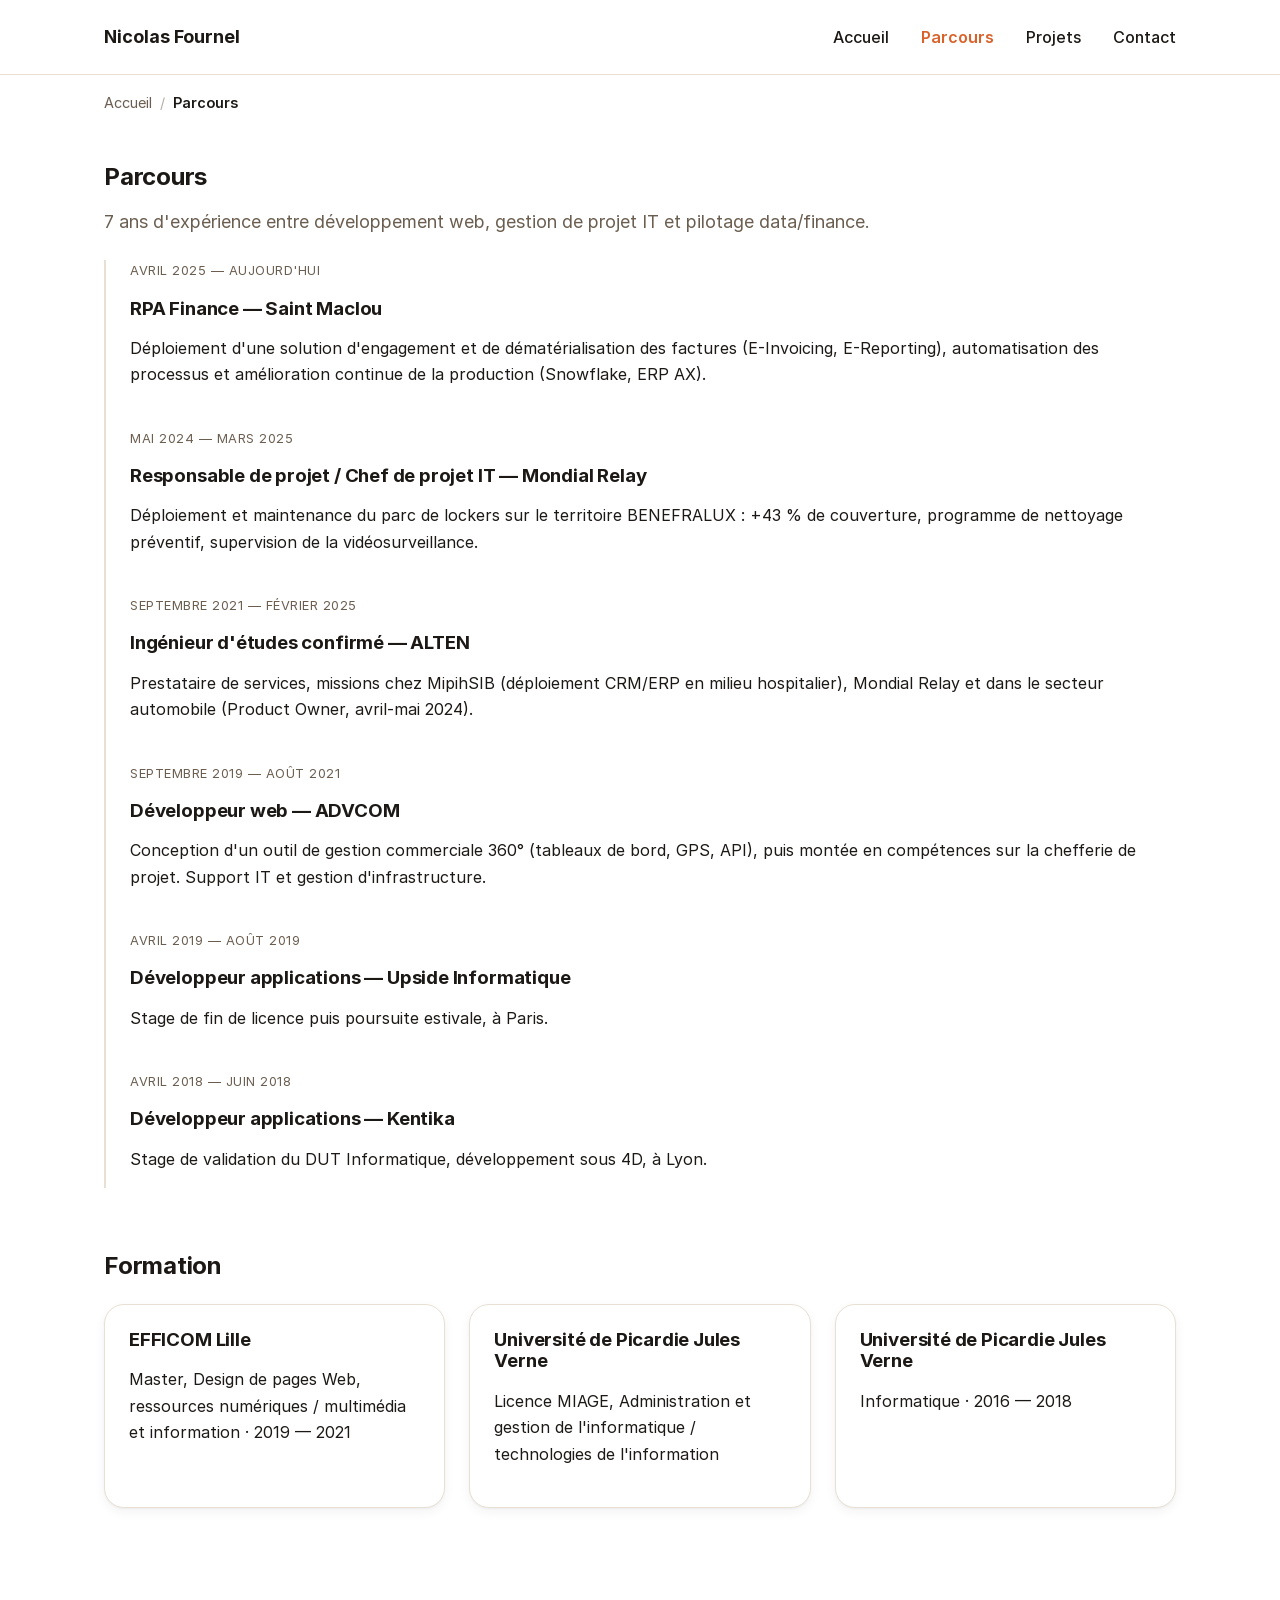
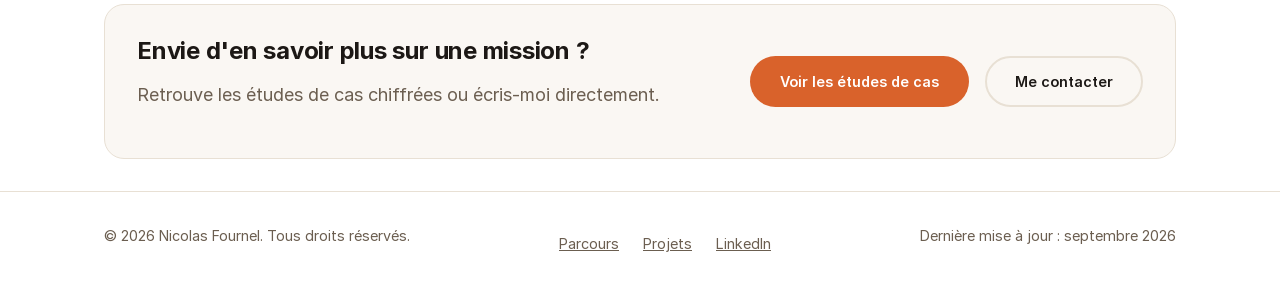
==== parcours/index.html @ 241572f8 "Refonte multi-pages minimaliste premium + SEO/AEO Personnalise le CV avec le parcours reel (Saint Ma" ====
<!DOCTYPE html>
<html lang="fr">
<head>
  <meta charset="UTF-8">
  <meta name="viewport" content="width=device-width, initial-scale=1.0">

  <meta http-equiv="Content-Security-Policy" content="
    default-src 'self';
    script-src 'self';
    style-src 'self';
    img-src 'self' data:;
    font-src 'self';
    connect-src 'self';
    form-action 'self';
    base-uri 'self';
    frame-ancestors 'none';
    object-src 'none';
    upgrade-insecure-requests;
  ">
  <meta http-equiv="X-Content-Type-Options" content="nosniff">
  <meta name="referrer" content="strict-origin-when-cross-origin">

  <title>Parcours — Nicolas Fournel</title>
  <meta name="description" content="Parcours professionnel de Nicolas Fournel : Saint Maclou, Mondial Relay, ALTEN/MipihSIB, ADVCOM. Formation EFFICOM Lille et Université de Picardie Jules Verne.">
  <link rel="canonical" href="https://nyco6030.github.io/projetPerso/parcours/">

  <meta property="og:type" content="website">
  <meta property="og:title" content="Parcours — Nicolas Fournel">
  <meta property="og:description" content="Parcours professionnel complet : Saint Maclou, Mondial Relay, ALTEN/MipihSIB, ADVCOM, et formation.">
  <meta property="og:url" content="https://nyco6030.github.io/projetPerso/parcours/">

  <link rel="stylesheet" href="../styles.css">
  <link rel="icon" href="data:image/svg+xml,%3Csvg xmlns='http://www.w3.org/2000/svg' viewBox='0 0 64 64'%3E%3Crect width='64' height='64' rx='14' fill='%231c1815'/%3E%3Ctext x='32' y='43' font-family='Arial,Helvetica,sans-serif' font-size='27' font-weight='700' fill='%23d9622b' text-anchor='middle'%3ENF%3C/text%3E%3C/svg%3E">

  <script type="application/ld+json">
  {
    "@context": "https://schema.org",
    "@type": "BreadcrumbList",
    "itemListElement": [
      { "@type": "ListItem", "position": 1, "name": "Accueil", "item": "https://nyco6030.github.io/projetPerso/" },
      { "@type": "ListItem", "position": 2, "name": "Parcours", "item": "https://nyco6030.github.io/projetPerso/parcours/" }
    ]
  }
  </script>
</head>
<body>

  <a class="skip-link" href="#contenu-principal">Aller au contenu principal</a>

  <header class="site-header">
    <nav class="nav" aria-label="Navigation principale">
      <a class="nav__brand" href="../">Nicolas Fournel</a>

      <button
        class="nav__toggle"
        id="navToggle"
        type="button"
        aria-expanded="false"
        aria-controls="navMenu"
        aria-label="Ouvrir le menu de navigation"
      >
        <span class="nav__toggle-bar" aria-hidden="true"></span>
        <span class="nav__toggle-bar" aria-hidden="true"></span>
        <span class="nav__toggle-bar" aria-hidden="true"></span>
      </button>

      <ul class="nav__menu" id="navMenu">
        <li><a href="../">Accueil</a></li>
        <li><a href="./">Parcours</a></li>
        <li><a href="../projets/">Projets</a></li>
        <li><a href="../#contact" class="nav__cta">Contact</a></li>
      </ul>
    </nav>
  </header>

  <main id="contenu-principal">
    <div class="container">
      <nav class="breadcrumb" aria-label="Fil d'Ariane">
        <a href="../">Accueil</a>
        <span class="breadcrumb__sep" aria-hidden="true">/</span>
        <span aria-current="page">Parcours</span>
      </nav>
    </div>

    <section class="section section--tight" aria-labelledby="parcours-title">
      <div class="container">
        <h1 id="parcours-title">Parcours</h1>
        <p class="lead">7 ans d'expérience entre développement web, gestion de projet IT et pilotage data/finance.</p>

        <ol class="timeline">
          <li class="timeline__item">
            <p class="timeline__date">Avril 2025 — Aujourd'hui</p>
            <h3>RPA Finance — Saint Maclou</h3>
            <p>Déploiement d'une solution d'engagement et de dématérialisation des factures (E-Invoicing, E-Reporting), automatisation des processus et amélioration continue de la production (Snowflake, ERP AX).</p>
          </li>
          <li class="timeline__item">
            <p class="timeline__date">Mai 2024 — Mars 2025</p>
            <h3>Responsable de projet / Chef de projet IT — Mondial Relay</h3>
            <p>Déploiement et maintenance du parc de lockers sur le territoire BENEFRALUX : +43 % de couverture, programme de nettoyage préventif, supervision de la vidéosurveillance.</p>
          </li>
          <li class="timeline__item">
            <p class="timeline__date">Septembre 2021 — Février 2025</p>
            <h3>Ingénieur d'études confirmé — ALTEN</h3>
            <p>Prestataire de services, missions chez MipihSIB (déploiement CRM/ERP en milieu hospitalier), Mondial Relay et dans le secteur automobile (Product Owner, avril-mai 2024).</p>
          </li>
          <li class="timeline__item">
            <p class="timeline__date">Septembre 2019 — Août 2021</p>
            <h3>Développeur web — ADVCOM</h3>
            <p>Conception d'un outil de gestion commerciale 360° (tableaux de bord, GPS, API), puis montée en compétences sur la chefferie de projet. Support IT et gestion d'infrastructure.</p>
          </li>
          <li class="timeline__item">
            <p class="timeline__date">Avril 2019 — Août 2019</p>
            <h3>Développeur applications — Upside Informatique</h3>
            <p>Stage de fin de licence puis poursuite estivale, à Paris.</p>
          </li>
          <li class="timeline__item">
            <p class="timeline__date">Avril 2018 — Juin 2018</p>
            <h3>Développeur applications — Kentika</h3>
            <p>Stage de validation du DUT Informatique, développement sous 4D, à Lyon.</p>
          </li>
        </ol>

        <h2 class="parcours__formation-title">Formation</h2>
        <ul class="cards-grid">
          <li class="card">
            <h3>EFFICOM Lille</h3>
            <p>Master, Design de pages Web, ressources numériques / multimédia et information · 2019 — 2021</p>
          </li>
          <li class="card">
            <h3>Université de Picardie Jules Verne</h3>
            <p>Licence MIAGE, Administration et gestion de l'informatique / technologies de l'information</p>
          </li>
          <li class="card">
            <h3>Université de Picardie Jules Verne</h3>
            <p>Informatique · 2016 — 2018</p>
          </li>
        </ul>

        <div class="cta-band">
          <div>
            <h2 style="margin-bottom: 0;">Envie d'en savoir plus sur une mission ?</h2>
            <p style="margin-bottom: 0;" class="lead">Retrouve les études de cas chiffrées ou écris-moi directement.</p>
          </div>
          <div class="cta-band__actions">
            <a class="btn btn--primary" href="../projets/">Voir les études de cas</a>
            <a class="btn btn--ghost" href="../#contact">Me contacter</a>
          </div>
        </div>
      </div>
    </section>
  </main>

  <footer class="site-footer">
    <div class="container">
      <p>&copy; <span id="year"></span> Nicolas Fournel. Tous droits réservés.</p>
      <div class="site-footer__links">
        <a href="./">Parcours</a>
        <a href="../projets/">Projets</a>
        <a href="https://www.linkedin.com/in/nicolas-fournel-12nf/" target="_blank" rel="noopener noreferrer">LinkedIn</a>
      </div>
      <p>Dernière mise à jour : septembre 2026</p>
    </div>
  </footer>

  <script src="../app.js"></script>
</body>
</html>
---- styles.css ----
/* ==========================================================================
   Polices — Inter auto-hébergée (OFL), 4 graisses statiques.
   font-display: swap pour éviter tout texte invisible pendant le chargement.
   ========================================================================== */
@font-face {
  font-family: "Inter";
  src: url("assets/fonts/Inter-Regular.woff2") format("woff2");
  font-weight: 400;
  font-style: normal;
  font-display: swap;
}
@font-face {
  font-family: "Inter";
  src: url("assets/fonts/Inter-Medium.woff2") format("woff2");
  font-weight: 500;
  font-style: normal;
  font-display: swap;
}
@font-face {
  font-family: "Inter";
  src: url("assets/fonts/Inter-SemiBold.woff2") format("woff2");
  font-weight: 600;
  font-style: normal;
  font-display: swap;
}
@font-face {
  font-family: "Inter";
  src: url("assets/fonts/Inter-Bold.woff2") format("woff2");
  font-weight: 700;
  font-style: normal;
  font-display: swap;
}

/* ==========================================================================
   Design system — tokens à 3 niveaux.

   1) Primitifs   : valeurs brutes, jamais utilisées directement dans les
                    règles de composants.
   2) Sémantiques : alias porteurs de sens (--color-bg, --space-md...),
                    seule couche redéfinie par le thème sombre.
   3) Composants  : tokens dédiés à un composant, dérivés des sémantiques.

   Règle : aucune couleur/espacement codé en dur ailleurs que dans ce bloc.
   ========================================================================== */
:root {
  /* -- 1) Primitifs — couleurs (palette chaude, neutre + accent terracotta) */
  --p-neutral-0: #ffffff;
  --p-neutral-50: #faf7f3;
  --p-neutral-100: #f3ede5;
  --p-neutral-200: #e8e0d4;
  --p-neutral-300: #d6cabb;
  --p-neutral-400: #b3a291;
  --p-neutral-500: #8d7d6c;
  --p-neutral-600: #6b5e50;
  --p-neutral-700: #4a4038;
  --p-neutral-800: #302923;
  --p-neutral-900: #1c1815;
  --p-neutral-950: #100d0b;

  --p-accent-50: #fdf0e8;
  --p-accent-100: #fbdcc7;
  --p-accent-300: #ec9a67;
  --p-accent-500: #d9622b;
  --p-accent-600: #c04f1d;
  --p-accent-700: #9c3f17;

  --p-success-500: #2e7d4f;
  --p-error-500: #c62828;

  /* -- 1) Primitifs — espacement (échelle en rem) */
  --p-space-1: 0.25rem;
  --p-space-2: 0.5rem;
  --p-space-3: 0.75rem;
  --p-space-4: 1rem;
  --p-space-5: 1.5rem;
  --p-space-6: 2rem;
  --p-space-7: 2.75rem;
  --p-space-8: 4rem;
  --p-space-9: 6rem;
  --p-space-10: 8rem;

  /* -- 1) Primitifs — typographie (échelle ~1.25, ratio "tierce majeure") */
  --p-text-xs: 0.8rem;
  --p-text-sm: 0.9rem;
  --p-text-base: 1rem;
  --p-text-md: 1.125rem;
  --p-text-lg: 1.4rem;
  --p-text-xl: 1.75rem;
  --p-text-2xl: 2.25rem;
  --p-text-3xl: 3rem;
  --p-text-4xl: 3.75rem;

  /* -- 1) Primitifs — rayons, ombres, mouvement */
  --p-radius-sm: 0.5rem;
  --p-radius-md: 0.875rem;
  --p-radius-lg: 1.25rem;
  --p-radius-full: 999px;

  --p-shadow-sm: 0 1px 2px rgba(28, 24, 21, 0.04), 0 4px 12px rgba(28, 24, 21, 0.05);
  --p-shadow-md: 0 2px 4px rgba(28, 24, 21, 0.05), 0 12px 28px rgba(28, 24, 21, 0.08);
  --p-shadow-lg: 0 8px 16px rgba(28, 24, 21, 0.08), 0 24px 48px rgba(28, 24, 21, 0.12);

  --p-ease: cubic-bezier(0.16, 1, 0.3, 1);
  --p-duration-fast: 0.15s;
  --p-duration-base: 0.25s;
  --p-duration-slow: 0.6s;

  /* -- 2) Sémantiques — surfaces et texte */
  --color-bg: var(--p-neutral-0);
  --color-bg-muted: var(--p-neutral-50);
  --color-bg-elevated: var(--p-neutral-0);
  --color-text: var(--p-neutral-900);
  --color-text-muted: var(--p-neutral-600);
  --color-border: var(--p-neutral-200);
  --color-accent: var(--p-accent-500);
  --color-accent-hover: var(--p-accent-600);
  --color-accent-soft: var(--p-accent-50);
  --color-error: var(--p-error-500);
  --color-success: var(--p-success-500);
  --color-focus: var(--p-accent-500);

  /* -- 2) Sémantiques — échelle d'espacement utilisée dans les règles */
  --space-1: var(--p-space-2);
  --space-2: var(--p-space-4);
  --space-3: var(--p-space-5);
  --space-4: var(--p-space-6);
  --space-5: var(--p-space-8);
  --space-6: var(--p-space-9);

  /* -- 2) Sémantiques — typographie et mise en page */
  --font-base: "Inter", system-ui, -apple-system, "Segoe UI", Roboto, Helvetica, Arial, sans-serif;
  --font-size-base: var(--p-text-base);
  --line-height-base: 1.65;
  --line-height-tight: 1.15;

  --container-width: 1120px;
  --container-narrow: 640px;
  --radius: var(--p-radius-lg);
  --radius-sm: var(--p-radius-sm);
  --radius-full: var(--p-radius-full);
  --shadow-card: var(--p-shadow-sm);
  --shadow-card-hover: var(--p-shadow-md);
  --transition: var(--p-duration-base) var(--p-ease);

  /* -- 3) Composants — dérivés des tokens sémantiques */
  --btn-primary-bg: var(--color-accent);
  --btn-primary-bg-hover: var(--color-accent-hover);
  --btn-primary-text: var(--p-neutral-0);
  --btn-ghost-border: var(--color-border);
  --btn-ghost-text: var(--color-text);

  --card-bg: var(--color-bg-elevated);
  --card-border: var(--color-border);
  --card-shadow: var(--shadow-card);

  --nav-bg: var(--color-bg);
  --nav-border: var(--color-border);
  --nav-text: var(--color-text);
  --nav-text-active: var(--color-accent);

  --input-bg: var(--color-bg);
  --input-border: var(--color-border);
  --input-border-focus: var(--color-focus);
}

/* Thème sombre — ne redéfinit que la couche sémantique */
@media (prefers-color-scheme: dark) {
  :root {
    --color-bg: var(--p-neutral-950);
    --color-bg-muted: var(--p-neutral-900);
    --color-bg-elevated: var(--p-neutral-900);
    --color-text: var(--p-neutral-50);
    --color-text-muted: var(--p-neutral-400);
    --color-border: var(--p-neutral-700);
    --color-accent: var(--p-accent-300);
    --color-accent-hover: #f2a878;
    --color-accent-soft: rgba(236, 154, 103, 0.12);
    --p-shadow-sm: 0 1px 2px rgba(0, 0, 0, 0.3), 0 4px 12px rgba(0, 0, 0, 0.3);
    --p-shadow-md: 0 2px 4px rgba(0, 0, 0, 0.35), 0 12px 28px rgba(0, 0, 0, 0.35);
    --p-shadow-lg: 0 8px 16px rgba(0, 0, 0, 0.4), 0 24px 48px rgba(0, 0, 0, 0.45);
  }
}

/* ==========================================================================
   Reset minimal
   ========================================================================== */
*, *::before, *::after { box-sizing: border-box; }

html { scroll-behavior: smooth; }

body {
  margin: 0;
  font-family: var(--font-base);
  font-size: var(--font-size-base);
  line-height: var(--line-height-base);
  color: var(--color-text);
  background: var(--color-bg);
  -webkit-font-smoothing: antialiased;
}

img, svg { max-width: 100%; display: block; }

h1, h2, h3 { line-height: var(--line-height-tight); margin: 0 0 var(--space-2); font-weight: 700; letter-spacing: -0.01em; }
p { margin: 0 0 var(--space-2); }
strong { font-weight: 600; }

a { color: var(--color-accent); }

ul, ol { padding: 0; margin: 0; list-style: none; }

/* Respecte les utilisateurs qui désactivent les animations */
@media (prefers-reduced-motion: reduce) {
  html { scroll-behavior: auto; }
  *, *::before, *::after {
    animation-duration: 0.01ms !important;
    animation-iteration-count: 1 !important;
    transition-duration: 0.01ms !important;
  }
}

/* ==========================================================================
   Accessibilité : focus visible et lien d'évitement
   ========================================================================== */
:focus-visible {
  outline: 3px solid var(--color-focus);
  outline-offset: 2px;
}

.skip-link {
  position: absolute;
  left: -9999px;
  top: 0;
  background: var(--color-accent);
  color: #fff;
  padding: var(--space-1) var(--space-2);
  z-index: 100;
  border-radius: 0 0 var(--radius) 0;
}
.skip-link:focus {
  left: 0;
}

/* ==========================================================================
   Layout utilitaire
   ========================================================================== */
.container {
  width: 100%;
  max-width: var(--container-width);
  margin-inline: auto;
  padding-inline: var(--space-3);
}

.container--narrow { max-width: var(--container-narrow); }

.section { padding-block: var(--space-6); }
.section--muted { background: var(--color-bg-muted); }
.section--tight { padding-block: var(--space-4); }

.section__head {
  max-width: 62ch;
  margin-bottom: var(--space-4);
}

.eyebrow {
  display: inline-block;
  text-transform: uppercase;
  letter-spacing: 0.08em;
  font-size: var(--p-text-xs);
  font-weight: 600;
  color: var(--color-accent);
  margin-bottom: var(--space-1);
}

.lead {
  font-size: var(--p-text-md);
  color: var(--color-text-muted);
}

/* ==========================================================================
   Animation au scroll — dégradée si JS absent ou reduced-motion
   ========================================================================== */
[data-reveal] {
  opacity: 0;
  transform: translateY(16px);
  transition: opacity var(--p-duration-slow) var(--p-ease), transform var(--p-duration-slow) var(--p-ease);
}
[data-reveal].is-visible {
  opacity: 1;
  transform: none;
}
@media (prefers-reduced-motion: reduce) {
  [data-reveal] { opacity: 1; transform: none; transition: none; }
}

/* ==========================================================================
   Header / navigation (mobile-first)
   ========================================================================== */
.site-header {
  position: sticky;
  top: 0;
  z-index: 50;
  background: var(--nav-bg); /* repli si color-mix() non supporté */
  background: color-mix(in srgb, var(--nav-bg) 88%, transparent);
  backdrop-filter: saturate(160%) blur(10px);
  border-bottom: 1px solid var(--nav-border);
}

.nav {
  max-width: var(--container-width);
  margin-inline: auto;
  padding: var(--space-2) var(--space-3);
  display: flex;
  align-items: center;
  justify-content: space-between;
}

.nav__brand {
  font-weight: 700;
  text-decoration: none;
  color: var(--nav-text);
  font-size: var(--p-text-md);
}

.nav__toggle {
  display: flex;
  flex-direction: column;
  gap: 4px;
  background: none;
  border: none;
  padding: var(--space-1);
  cursor: pointer;
}
.nav__toggle-bar {
  width: 22px;
  height: 2px;
  background: var(--nav-text);
}

.nav__menu {
  position: absolute;
  top: 100%;
  left: 0;
  right: 0;
  background: var(--nav-bg);
  border-bottom: 1px solid var(--nav-border);
  display: flex;
  flex-direction: column;
  padding: var(--space-2) var(--space-3);
  gap: var(--space-1);
  transform: translateY(-8px);
  opacity: 0;
  pointer-events: none;
  transition: transform var(--transition), opacity var(--transition);
}

.nav__menu.is-open {
  transform: translateY(0);
  opacity: 1;
  pointer-events: auto;
}

.nav__menu a {
  display: block;
  padding: var(--space-1) 0;
  text-decoration: none;
  color: var(--nav-text);
  font-weight: 500;
}

.nav__menu a[aria-current="page"],
.nav__menu a.is-active {
  color: var(--nav-text-active);
  font-weight: 600;
}

.nav__cta {
  font-weight: 600;
}

@media (min-width: 768px) {
  .nav__toggle { display: none; }

  .nav__menu {
    position: static;
    flex-direction: row;
    align-items: center;
    background: none;
    border: none;
    padding: 0;
    transform: none;
    opacity: 1;
    pointer-events: auto;
    gap: var(--space-4);
  }
}

/* ==========================================================================
   Hero
   ========================================================================== */
.hero {
  padding-block: var(--space-6) var(--space-5);
}

.hero__inner {
  max-width: 760px;
}

.hero__avatar {
  width: 96px;
  height: 96px;
  border-radius: 50%;
  object-fit: cover;
  margin-bottom: var(--space-3);
  box-shadow: var(--shadow-card);
}

.hero h1 {
  font-size: clamp(2.25rem, 4.5vw + 1rem, var(--p-text-4xl));
  max-width: 16ch;
}

.text-accent { color: var(--color-accent); }

.hero__lead {
  font-size: var(--p-text-md);
  color: var(--color-text-muted);
  max-width: 56ch;
}

.hero__actions {
  display: flex;
  flex-wrap: wrap;
  gap: var(--space-2);
  margin-top: var(--space-3);
}

/* ==========================================================================
   Bande de chiffres clés
   ========================================================================== */
.stats-strip {
  display: grid;
  grid-template-columns: repeat(2, 1fr);
  gap: var(--space-3);
  margin-top: var(--space-5);
  padding-top: var(--space-4);
  border-top: 1px solid var(--color-border);
}

@media (min-width: 640px) {
  .stats-strip { grid-template-columns: repeat(4, 1fr); }
}

.stat__value {
  font-size: var(--p-text-2xl);
  font-weight: 700;
  color: var(--color-text);
  letter-spacing: -0.02em;
}

.stat__label {
  font-size: var(--p-text-sm);
  color: var(--color-text-muted);
}

/* ==========================================================================
   Boutons
   ========================================================================== */
.btn {
  display: inline-flex;
  align-items: center;
  gap: 0.4em;
  padding: 0.75rem 1.75rem;
  border-radius: var(--radius-full);
  text-decoration: none;
  font-weight: 600;
  font-size: var(--p-text-sm);
  border: 2px solid transparent;
  cursor: pointer;
  transition: background-color var(--transition), color var(--transition), border-color var(--transition), transform var(--transition);
}

.btn:hover { transform: translateY(-1px); }

.btn--primary {
  background: var(--btn-primary-bg);
  color: var(--btn-primary-text);
}
.btn--primary:hover { background: var(--btn-primary-bg-hover); }

.btn--ghost {
  border-color: var(--btn-ghost-border);
  color: var(--btn-ghost-text);
  background: transparent;
}
.btn--ghost:hover { border-color: var(--color-accent); color: var(--color-accent); }

.btn--sm { padding: 0.5rem 1.25rem; font-size: var(--p-text-xs); }

/* ==========================================================================
   Grilles de cartes
   ========================================================================== */
.skills-grid,
.cards-grid {
  display: grid;
  grid-template-columns: 1fr;
  gap: var(--space-3);
  margin-top: var(--space-3);
}

@media (min-width: 640px) {
  .skills-grid,
  .cards-grid {
    grid-template-columns: repeat(2, 1fr);
  }
}

@media (min-width: 960px) {
  .skills-grid,
  .cards-grid {
    grid-template-columns: repeat(3, 1fr);
  }
}

.skill-card,
.card {
  background: var(--card-bg);
  border: 1px solid var(--card-border);
  border-radius: var(--radius);
  padding: var(--space-3);
  box-shadow: var(--card-shadow);
  transition: box-shadow var(--transition), transform var(--transition), border-color var(--transition);
}

.skill-card:hover,
.card:hover {
  box-shadow: var(--shadow-card-hover);
  transform: translateY(-2px);
  border-color: var(--p-neutral-300);
}

.section--muted .skill-card,
.section--muted .card {
  background: var(--color-bg-elevated);
}

.card__link {
  display: inline-block;
  margin-top: var(--space-1);
  font-weight: 600;
  text-decoration: none;
}

.card__meta {
  font-size: var(--p-text-xs);
  color: var(--color-text-muted);
  text-transform: uppercase;
  letter-spacing: 0.04em;
  margin-bottom: var(--space-1);
}

/* Carte "projet en aperçu" (accueil et hub /projets/) */
.project-card {
  display: flex;
  flex-direction: column;
  height: 100%;
}
.project-card p { flex: 1; }

/* ==========================================================================
   Filtres de projets
   ========================================================================== */
.filters {
  display: flex;
  flex-wrap: wrap;
  gap: var(--space-1);
  margin-top: var(--space-2);
}

.filter-btn {
  background: var(--color-bg);
  border: 1px solid var(--color-border);
  border-radius: 999px;
  padding: 0.5rem 1.1rem;
  min-height: 2.5rem;
  cursor: pointer;
  color: var(--color-text);
  font-size: var(--p-text-sm);
  transition: background-color var(--transition), color var(--transition), border-color var(--transition);
}

.filter-btn[aria-pressed="true"] {
  background: var(--color-accent);
  border-color: var(--color-accent);
  color: #fff;
}

.project-card[hidden] { display: none; }

/* ==========================================================================
   Timeline (parcours)
   ========================================================================== */
.timeline {
  border-left: 2px solid var(--color-border);
  margin-top: var(--space-3);
  padding-left: var(--space-3);
  display: flex;
  flex-direction: column;
  gap: var(--space-3);
}

.timeline__date {
  font-size: var(--p-text-xs);
  color: var(--color-text-muted);
  text-transform: uppercase;
  letter-spacing: 0.04em;
}

.parcours__formation-title {
  margin-top: var(--space-5);
}

/* ==========================================================================
   Fil d'Ariane (pages profondes)
   ========================================================================== */
.breadcrumb {
  display: flex;
  flex-wrap: wrap;
  align-items: center;
  gap: var(--space-1);
  font-size: var(--p-text-sm);
  color: var(--color-text-muted);
  padding-block: var(--space-2);
}

.breadcrumb a {
  color: var(--color-text-muted);
  text-decoration: none;
}
.breadcrumb a:hover { color: var(--color-accent); }

.breadcrumb__sep { opacity: 0.5; }

.breadcrumb [aria-current="page"] {
  color: var(--color-text);
  font-weight: 600;
}

/* ==========================================================================
   Étude de cas : résumé direct, résultats, tags outils
   ========================================================================== */
.case-hero { padding-block: var(--space-5) var(--space-4); }

.case-summary {
  font-size: var(--p-text-md);
  color: var(--color-text);
  background: var(--color-accent-soft);
  border-left: 3px solid var(--color-accent);
  padding: var(--space-3);
  border-radius: var(--radius-sm);
  max-width: 68ch;
}

.tag-list {
  display: flex;
  flex-wrap: wrap;
  gap: var(--space-1);
  margin-top: var(--space-2);
}

.tag {
  display: inline-block;
  background: var(--color-bg-muted);
  border: 1px solid var(--color-border);
  border-radius: var(--radius-full);
  padding: 0.3rem 0.85rem;
  font-size: var(--p-text-xs);
  color: var(--color-text-muted);
}

.result-grid {
  display: grid;
  grid-template-columns: 1fr;
  gap: var(--space-3);
  margin-top: var(--space-3);
}

@media (min-width: 640px) {
  .result-grid { grid-template-columns: repeat(3, 1fr); }
}

.result-card {
  background: var(--card-bg);
  border: 1px solid var(--card-border);
  border-radius: var(--radius);
  padding: var(--space-3);
  text-align: left;
}

.result-card__value {
  font-size: var(--p-text-xl);
  font-weight: 700;
  color: var(--color-accent);
  letter-spacing: -0.02em;
}

.result-card__label {
  font-size: var(--p-text-sm);
  color: var(--color-text-muted);
}

.action-list {
  display: flex;
  flex-direction: column;
  gap: var(--space-2);
  margin-top: var(--space-3);
}

.action-list li {
  padding-left: var(--space-3);
  position: relative;
}
.action-list li::before {
  content: "";
  position: absolute;
  left: 0;
  top: 0.6em;
  width: 6px;
  height: 6px;
  border-radius: 50%;
  background: var(--color-accent);
}

.cta-band {
  display: flex;
  flex-wrap: wrap;
  align-items: center;
  justify-content: space-between;
  gap: var(--space-3);
  background: var(--color-bg-muted);
  border: 1px solid var(--color-border);
  border-radius: var(--radius);
  padding: var(--space-4);
  margin-top: var(--space-6);
}

.cta-band__actions {
  display: flex;
  flex-wrap: wrap;
  gap: var(--space-2);
}

/* ==========================================================================
   Formulaire de contact
   ========================================================================== */
.form { margin-top: var(--space-3); max-width: 480px; }

.form__field {
  display: flex;
  flex-direction: column;
  gap: 0.35rem;
  margin-bottom: var(--space-2);
}

.form__field label { font-weight: 600; }

.form__field input,
.form__field textarea {
  font: inherit;
  padding: 0.6rem 0.75rem;
  border: 1px solid var(--input-border);
  border-radius: var(--radius-sm);
  background: var(--input-bg);
  color: var(--color-text);
}

.form__field input:focus,
.form__field textarea:focus {
  border-color: var(--input-border-focus);
}

.form__field input:invalid[data-touched="true"],
.form__field textarea:invalid[data-touched="true"] {
  border-color: var(--color-error);
}

.form__error {
  color: var(--color-error);
  font-size: var(--p-text-xs);
  min-height: 1em;
  margin: 0;
}

.form__status {
  margin-top: var(--space-2);
  font-weight: 600;
}

/* Honeypot : masqué visuellement mais toujours dans le flux du DOM
   (pas display:none, pour rester cohérent avec certains lecteurs de bots
   naïfs qui l'ignorent, tout en étant invisible et non focusable pour
   les humains via aria-hidden + tabindex="-1" dans le HTML). */
.honeypot {
  position: absolute;
  width: 1px;
  height: 1px;
  overflow: hidden;
  clip: rect(0 0 0 0);
  white-space: nowrap;
}

/* ==========================================================================
   Footer
   ========================================================================== */
.site-footer {
  padding-block: var(--space-4);
  border-top: 1px solid var(--color-border);
  color: var(--color-text-muted);
  font-size: var(--p-text-sm);
}

.site-footer .container {
  display: flex;
  flex-wrap: wrap;
  gap: var(--space-2);
  justify-content: space-between;
  align-items: center;
}

.site-footer__links {
  display: flex;
  flex-wrap: wrap;
  gap: var(--space-3);
}

.site-footer a { color: var(--color-text-muted); }
.site-footer a:hover { color: var(--color-accent); }
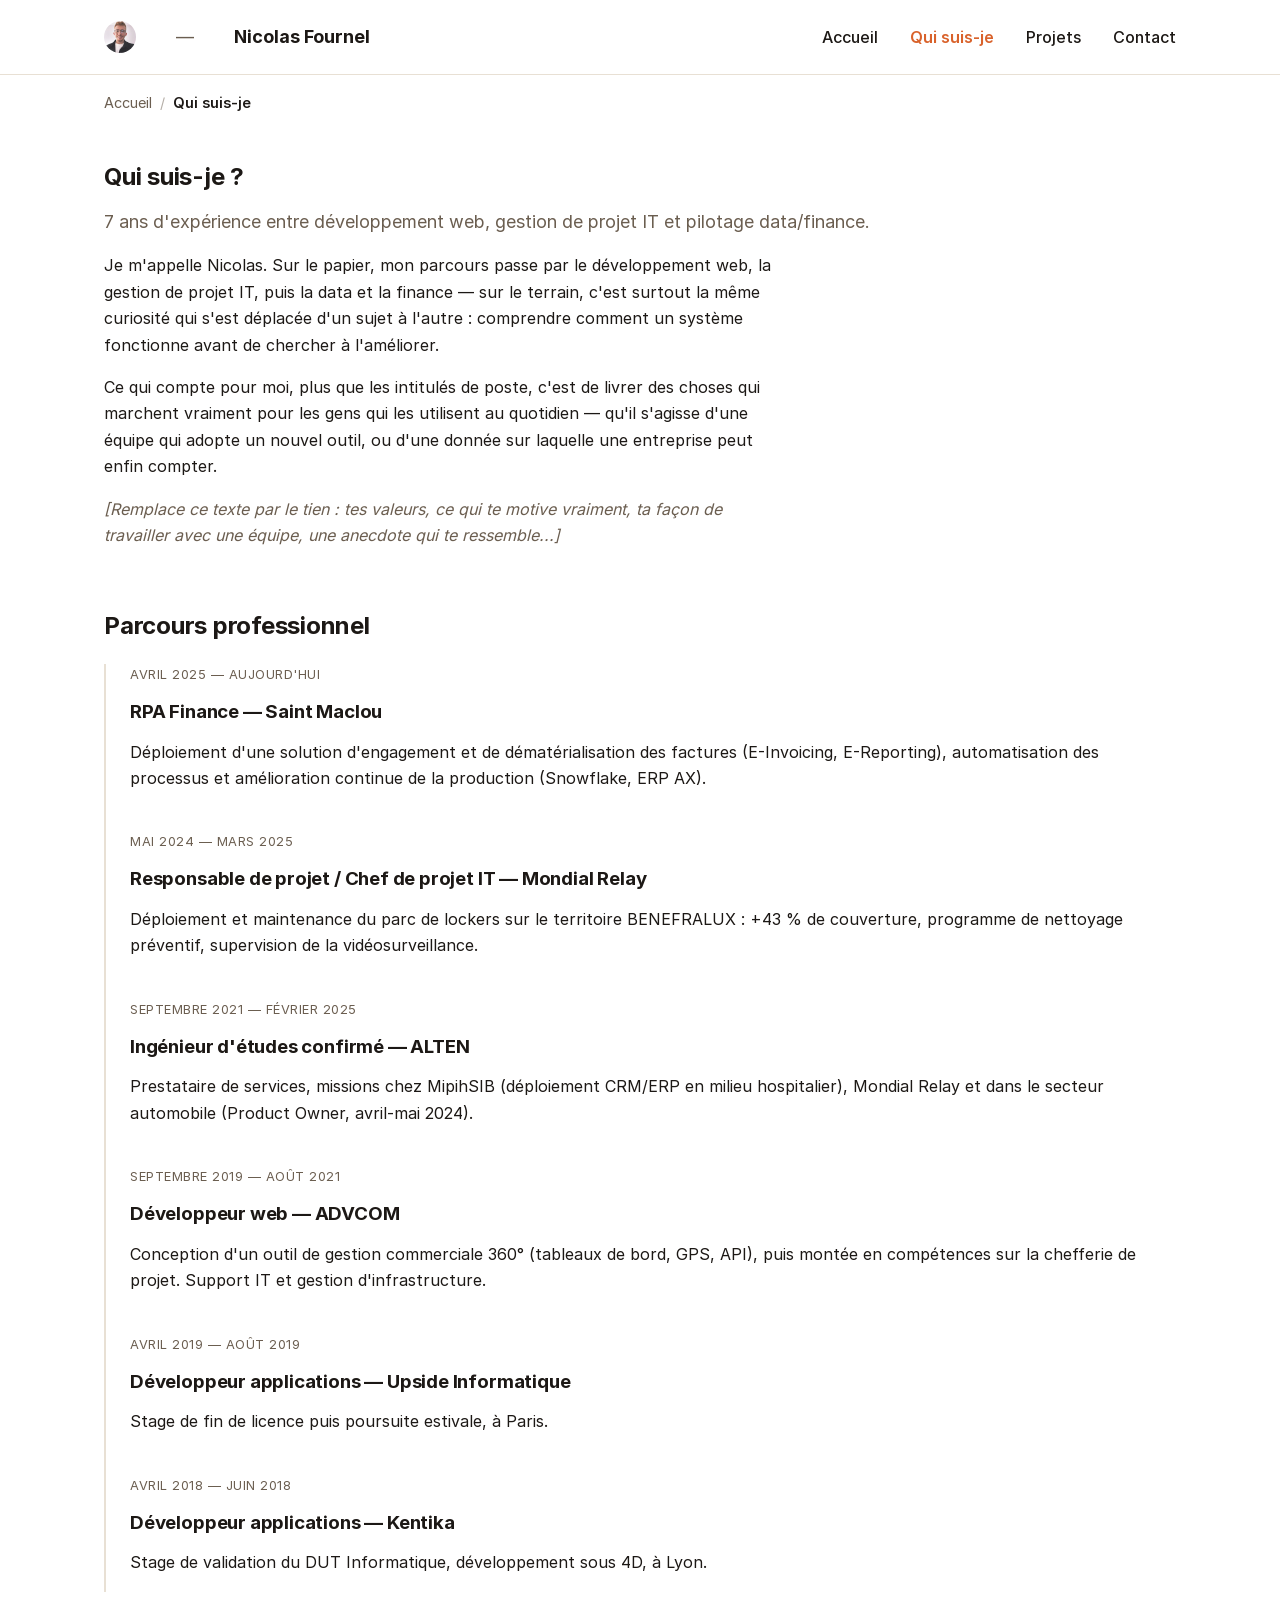
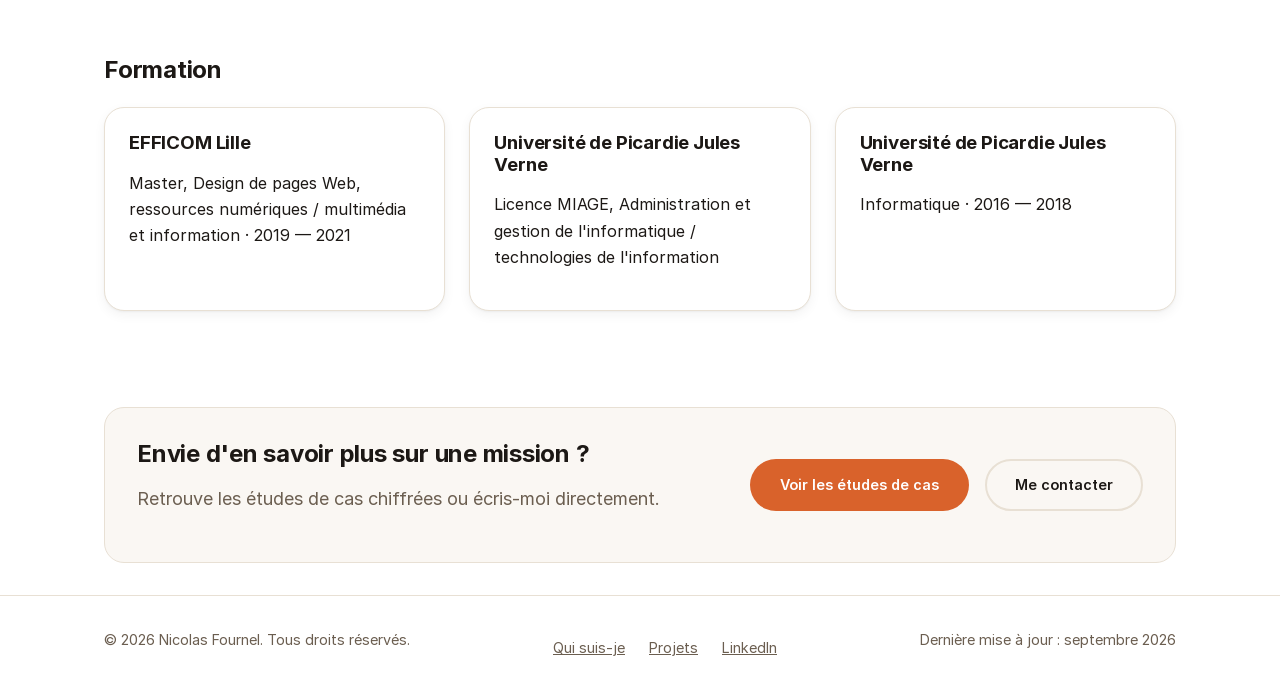
==== commit 2b8a4881: "modif ajout quis-je Co-Authored-By: Claude Sonnet 5 <noreply@anthropic.com>" ====
--- a/parcours/index.html
+++ b/parcours/index.html
@@ -20,13 +20,13 @@
   <meta http-equiv="X-Content-Type-Options" content="nosniff">
   <meta name="referrer" content="strict-origin-when-cross-origin">
 
-  <title>Parcours — Nicolas Fournel</title>
-  <meta name="description" content="Parcours professionnel de Nicolas Fournel : Saint Maclou, Mondial Relay, ALTEN/MipihSIB, ADVCOM. Formation EFFICOM Lille et Université de Picardie Jules Verne.">
+  <title>Qui suis-je — Nicolas Fournel</title>
+  <meta name="description" content="Qui est Nicolas Fournel : présentation personnelle, parcours professionnel (Saint Maclou, Mondial Relay, ALTEN/MipihSIB, ADVCOM) et formation.">
   <link rel="canonical" href="https://nyco6030.github.io/projetPerso/parcours/">
 
   <meta property="og:type" content="website">
-  <meta property="og:title" content="Parcours — Nicolas Fournel">
-  <meta property="og:description" content="Parcours professionnel complet : Saint Maclou, Mondial Relay, ALTEN/MipihSIB, ADVCOM, et formation.">
+  <meta property="og:title" content="Qui suis-je — Nicolas Fournel">
+  <meta property="og:description" content="Présentation personnelle et parcours professionnel complet : Saint Maclou, Mondial Relay, ALTEN/MipihSIB, ADVCOM, et formation.">
   <meta property="og:url" content="https://nyco6030.github.io/projetPerso/parcours/">
 
   <link rel="stylesheet" href="../styles.css">
@@ -38,7 +38,7 @@
     "@type": "BreadcrumbList",
     "itemListElement": [
       { "@type": "ListItem", "position": 1, "name": "Accueil", "item": "https://nyco6030.github.io/projetPerso/" },
-      { "@type": "ListItem", "position": 2, "name": "Parcours", "item": "https://nyco6030.github.io/projetPerso/parcours/" }
+      { "@type": "ListItem", "position": 2, "name": "Qui suis-je", "item": "https://nyco6030.github.io/projetPerso/parcours/" }
     ]
   }
   </script>
@@ -49,7 +49,11 @@
 
   <header class="site-header">
     <nav class="nav" aria-label="Navigation principale">
-      <a class="nav__brand" href="../">Nicolas Fournel</a>
+      <a class="nav__brand" href="../">
+        <img class="nav__avatar" src="../assets/photo.jpg" alt="" width="32" height="32">
+        <span class="nav__brand-sep" aria-hidden="true">—</span>
+        Nicolas Fournel
+      </a>
 
       <button
         class="nav__toggle"
@@ -66,7 +70,7 @@
 
       <ul class="nav__menu" id="navMenu">
         <li><a href="../">Accueil</a></li>
-        <li><a href="./">Parcours</a></li>
+        <li><a href="./">Qui suis-je</a></li>
         <li><a href="../projets/">Projets</a></li>
         <li><a href="../#contact" class="nav__cta">Contact</a></li>
       </ul>
@@ -78,15 +82,41 @@
       <nav class="breadcrumb" aria-label="Fil d'Ariane">
         <a href="../">Accueil</a>
         <span class="breadcrumb__sep" aria-hidden="true">/</span>
-        <span aria-current="page">Parcours</span>
+        <span aria-current="page">Qui suis-je</span>
       </nav>
     </div>
 
     <section class="section section--tight" aria-labelledby="parcours-title">
       <div class="container">
-        <h1 id="parcours-title">Parcours</h1>
+        <h1 id="parcours-title">Qui suis-je ?</h1>
         <p class="lead">7 ans d'expérience entre développement web, gestion de projet IT et pilotage data/finance.</p>
 
+        <!--
+          Brouillon à personnaliser par Nicolas : ce texte est un point de
+          départ, pas un contenu final. Le remplacer par un texte à la
+          première personne sur qui tu es, ce qui te motive, ta façon de
+          travailler — au-delà de la liste de missions ci-dessous.
+        -->
+        <div class="narrative" data-reveal>
+          <p>
+            Je m'appelle Nicolas. Sur le papier, mon parcours passe par le développement web, la
+            gestion de projet IT, puis la data et la finance — sur le terrain, c'est surtout la
+            même curiosité qui s'est déplacée d'un sujet à l'autre : comprendre comment un
+            système fonctionne avant de chercher à l'améliorer.
+          </p>
+          <p>
+            Ce qui compte pour moi, plus que les intitulés de poste, c'est de livrer des choses
+            qui marchent vraiment pour les gens qui les utilisent au quotidien — qu'il s'agisse
+            d'une équipe qui adopte un nouvel outil, ou d'une donnée sur laquelle une entreprise
+            peut enfin compter.
+          </p>
+          <p>
+            <em>[Remplace ce texte par le tien : tes valeurs, ce qui te motive vraiment, ta
+            façon de travailler avec une équipe, une anecdote qui te ressemble...]</em>
+          </p>
+        </div>
+
+        <h2 class="section-divider-title">Parcours professionnel</h2>
         <ol class="timeline">
           <li class="timeline__item">
             <p class="timeline__date">Avril 2025 — Aujourd'hui</p>
@@ -154,7 +184,7 @@
     <div class="container">
       <p>&copy; <span id="year"></span> Nicolas Fournel. Tous droits réservés.</p>
       <div class="site-footer__links">
-        <a href="./">Parcours</a>
+        <a href="./">Qui suis-je</a>
         <a href="../projets/">Projets</a>
         <a href="https://www.linkedin.com/in/nicolas-fournel-12nf/" target="_blank" rel="noopener noreferrer">LinkedIn</a>
       </div>
--- a/styles.css
+++ b/styles.css
@@ -315,10 +315,46 @@
 }
 
 .nav__brand {
+  display: inline-flex;
+  align-items: center;
+  gap: 0.6rem;
   font-weight: 700;
   text-decoration: none;
   color: var(--nav-text);
   font-size: var(--p-text-md);
+}
+
+@media (min-width: 768px) {
+  .nav__brand { gap: 2.5rem; }
+}
+
+.nav__brand-sep {
+  color: var(--color-text-muted);
+  font-weight: 400;
+}
+
+.nav__avatar {
+  width: 32px;
+  height: 32px;
+  border-radius: 50%;
+  object-fit: cover;
+  flex-shrink: 0;
+}
+
+/* Sur l'accueil, la photo de la nav reste invisible tant que la grande photo
+   du hero est visible, puis apparaît (fondu + léger scale) dès que celle-ci
+   se retrouve masquée par le header sticky — voir initNavAvatarReveal(). */
+.nav__avatar--reveal {
+  opacity: 0;
+  transform: scale(0.6);
+  transition: opacity var(--p-duration-base) var(--p-ease), transform var(--p-duration-base) var(--p-ease);
+}
+.nav__avatar--reveal.is-visible {
+  opacity: 1;
+  transform: scale(1);
+}
+@media (prefers-reduced-motion: reduce) {
+  .nav__avatar--reveal { transition: none; }
 }
 
 .nav__toggle {
@@ -619,6 +655,19 @@
   margin-top: var(--space-5);
 }
 
+.section-divider-title {
+  margin-top: var(--space-5);
+}
+
+.narrative {
+  max-width: 68ch;
+}
+.narrative p:last-child { margin-bottom: 0; }
+.narrative em {
+  color: var(--color-text-muted);
+  font-style: italic;
+}
+
 /* ==========================================================================
    Fil d'Ariane (pages profondes)
    ========================================================================== */
@@ -750,65 +799,6 @@
 }
 
 /* ==========================================================================
-   Formulaire de contact
-   ========================================================================== */
-.form { margin-top: var(--space-3); max-width: 480px; }
-
-.form__field {
-  display: flex;
-  flex-direction: column;
-  gap: 0.35rem;
-  margin-bottom: var(--space-2);
-}
-
-.form__field label { font-weight: 600; }
-
-.form__field input,
-.form__field textarea {
-  font: inherit;
-  padding: 0.6rem 0.75rem;
-  border: 1px solid var(--input-border);
-  border-radius: var(--radius-sm);
-  background: var(--input-bg);
-  color: var(--color-text);
-}
-
-.form__field input:focus,
-.form__field textarea:focus {
-  border-color: var(--input-border-focus);
-}
-
-.form__field input:invalid[data-touched="true"],
-.form__field textarea:invalid[data-touched="true"] {
-  border-color: var(--color-error);
-}
-
-.form__error {
-  color: var(--color-error);
-  font-size: var(--p-text-xs);
-  min-height: 1em;
-  margin: 0;
-}
-
-.form__status {
-  margin-top: var(--space-2);
-  font-weight: 600;
-}
-
-/* Honeypot : masqué visuellement mais toujours dans le flux du DOM
-   (pas display:none, pour rester cohérent avec certains lecteurs de bots
-   naïfs qui l'ignorent, tout en étant invisible et non focusable pour
-   les humains via aria-hidden + tabindex="-1" dans le HTML). */
-.honeypot {
-  position: absolute;
-  width: 1px;
-  height: 1px;
-  overflow: hidden;
-  clip: rect(0 0 0 0);
-  white-space: nowrap;
-}
-
-/* ==========================================================================
    Footer
    ========================================================================== */
 .site-footer {
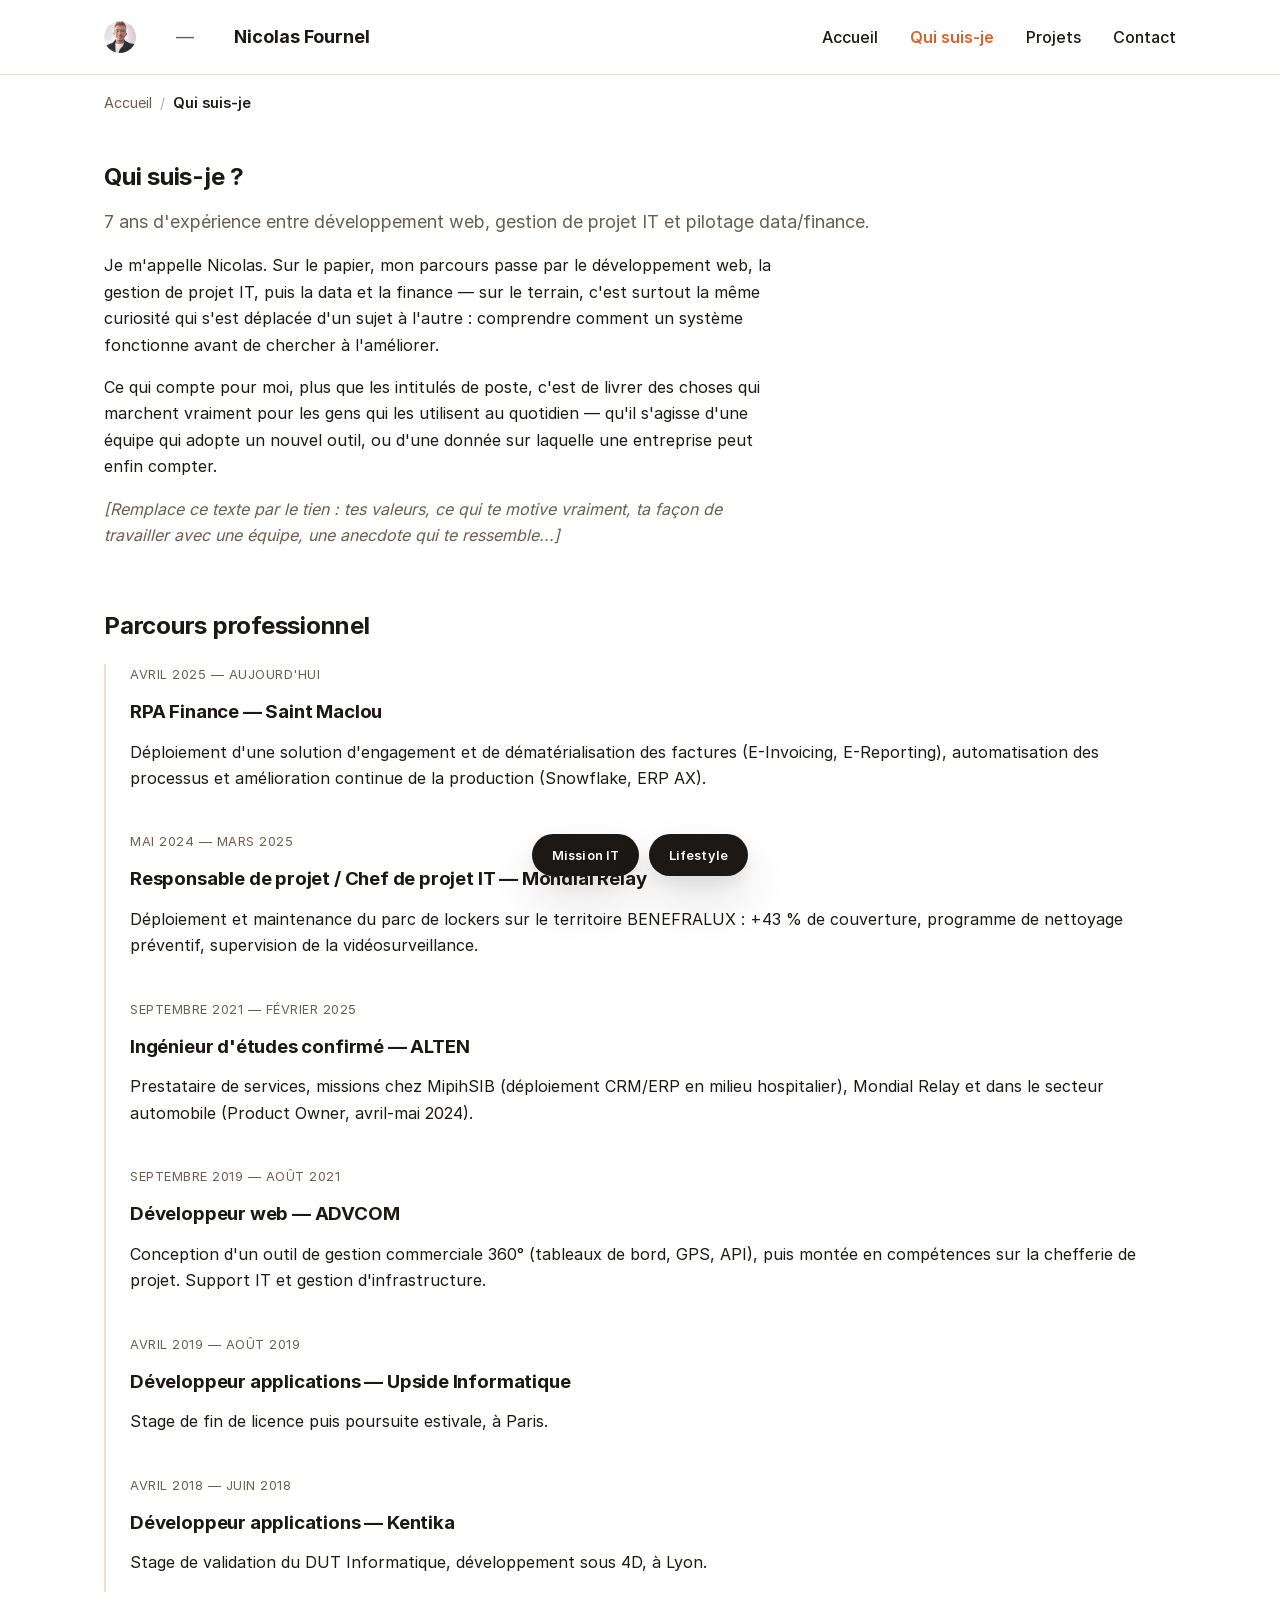
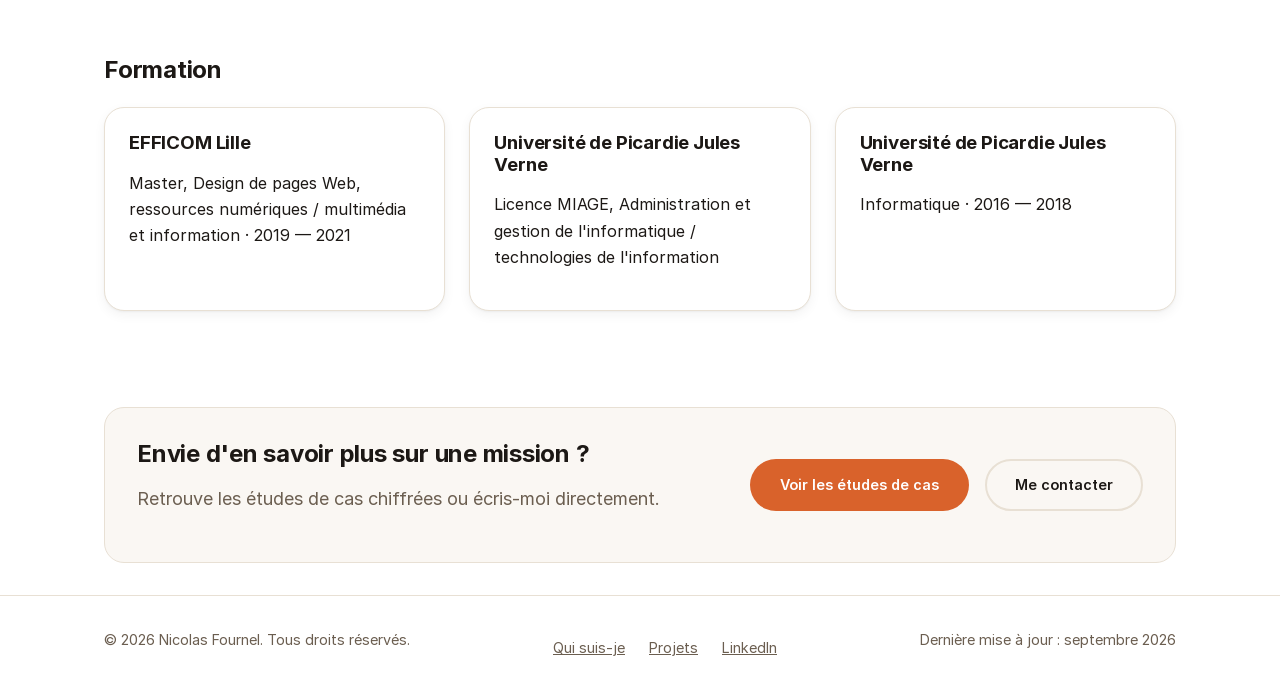
==== commit 5dcaf280: "ajout bouton premier plan Co-Authored-By: Claude Sonnet 5 <noreply@anthropic.com>" ====
--- a/parcours/index.html
+++ b/parcours/index.html
@@ -192,6 +192,11 @@
     </div>
   </footer>
 
+  <div class="floating-badges">
+    <a class="floating-badge" href="../projets/">Mission IT</a>
+    <a class="floating-badge" href="../lifestyle/">Lifestyle</a>
+  </div>
+
   <script src="../app.js"></script>
 </body>
 </html>
--- a/styles.css
+++ b/styles.css
@@ -824,3 +824,42 @@
 
 .site-footer a { color: var(--color-text-muted); }
 .site-footer a:hover { color: var(--color-accent); }
+
+/* ==========================================================================
+   Badges flottants — deux boutons indépendants, centrés en bas d'écran,
+   restent au premier plan sur toutes les pages. Indépendants du thème
+   clair/sombre (toujours fond sombre, comme un tampon).
+   ========================================================================== */
+.floating-badges {
+  position: fixed;
+  bottom: var(--space-3);
+  left: 50%;
+  transform: translateX(-50%);
+  z-index: 60;
+  display: flex;
+  gap: 0.6rem;
+}
+
+.floating-badge {
+  display: inline-flex;
+  align-items: center;
+  background: var(--p-neutral-900);
+  color: var(--p-neutral-0);
+  padding: 0.65rem 1.25rem;
+  border-radius: var(--radius-full);
+  font-size: var(--p-text-xs);
+  font-weight: 600;
+  letter-spacing: 0.01em;
+  text-decoration: none;
+  box-shadow: var(--p-shadow-lg);
+  transition: transform var(--transition), box-shadow var(--transition);
+}
+
+.floating-badge:hover {
+  transform: translateY(-2px);
+  color: var(--p-neutral-0);
+}
+
+@media (max-width: 560px) {
+  .floating-badges { display: none; }
+}
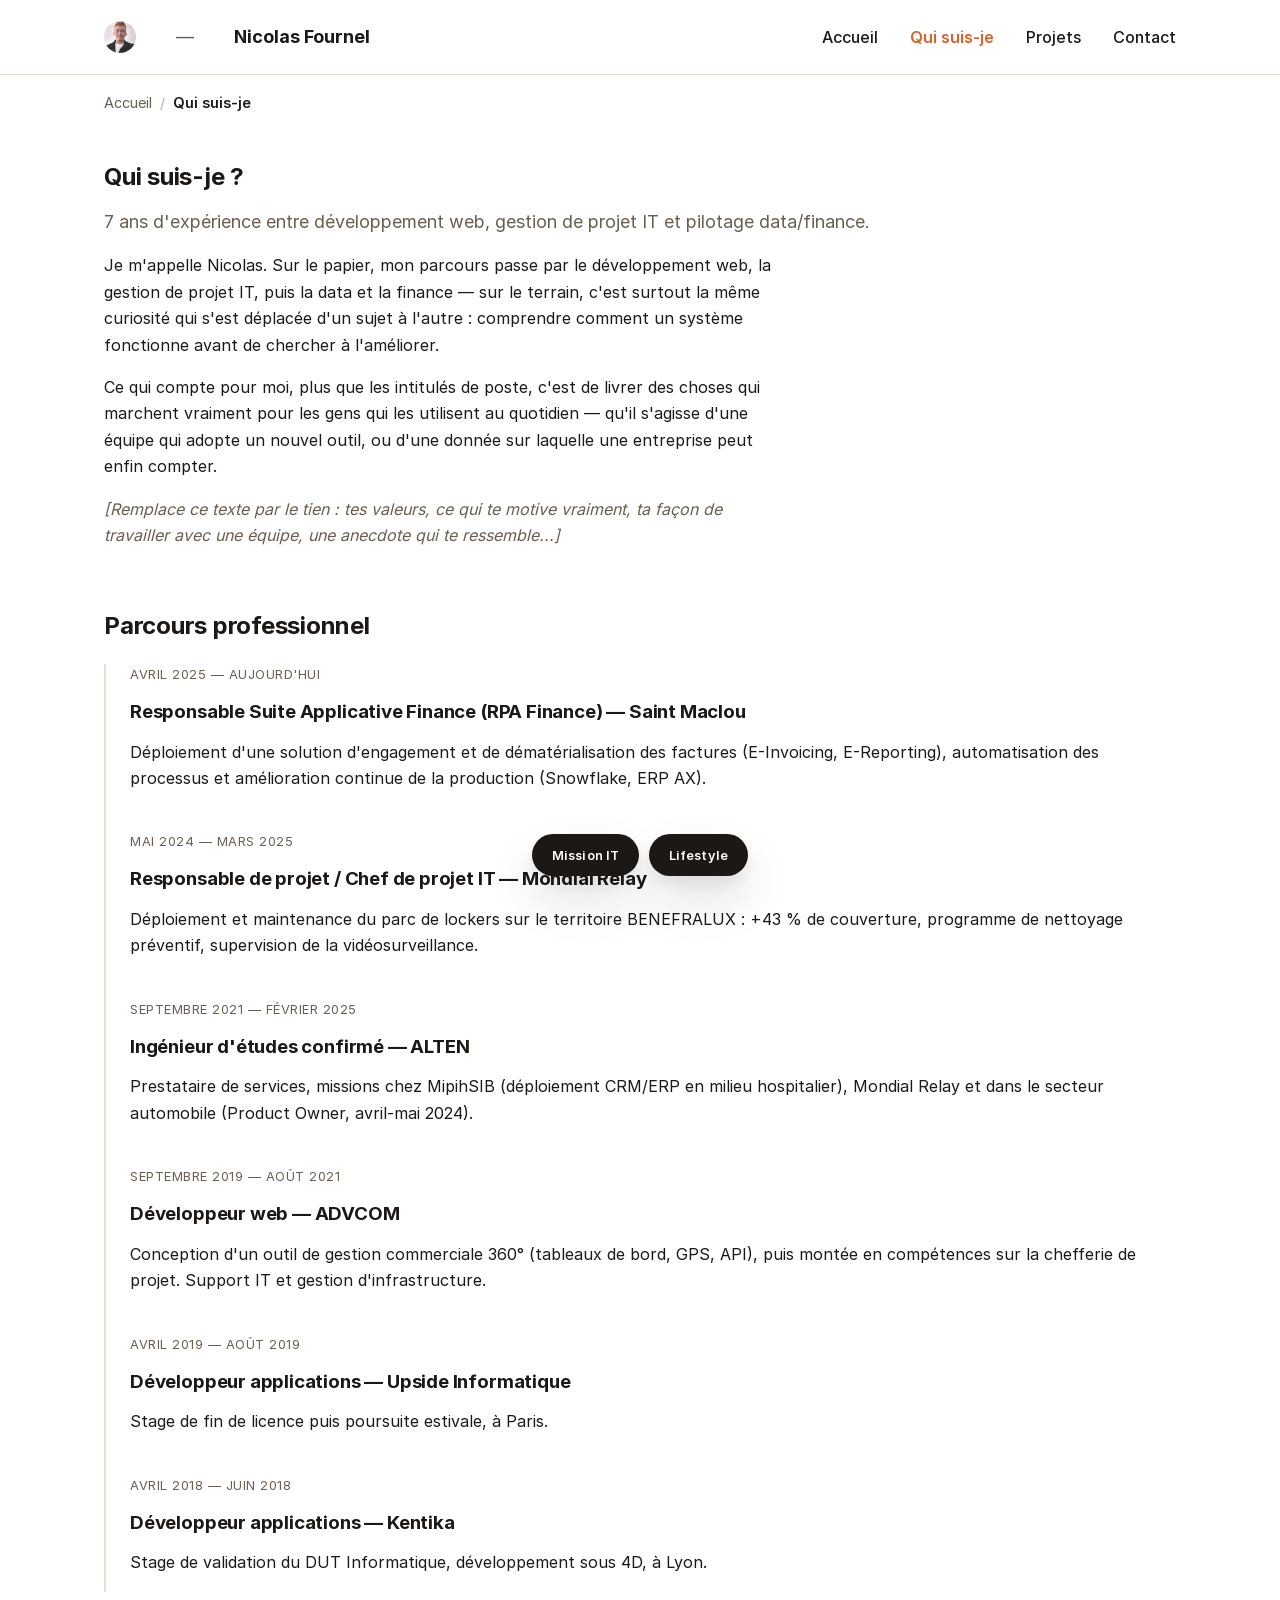
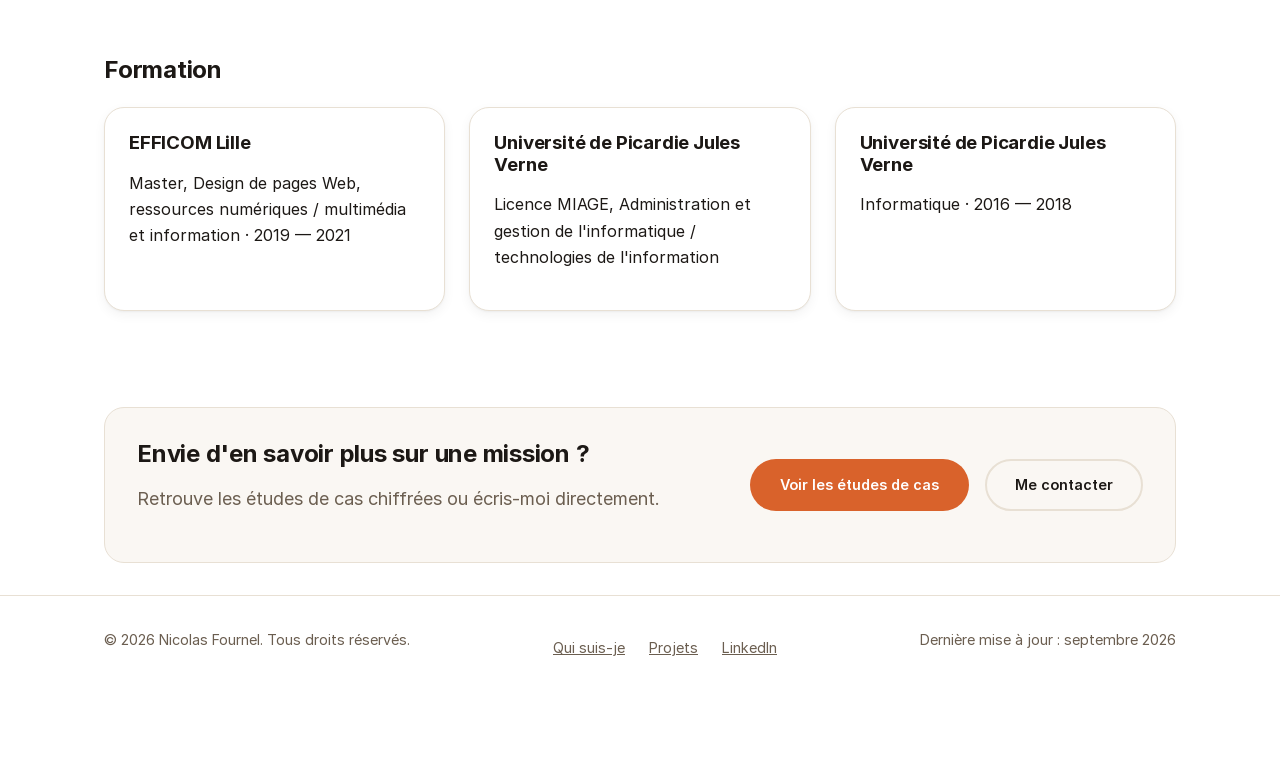
==== commit 976e2422: "import des données sur mission saint maclou Co-Authored-By: Claude Sonnet 5 <noreply@anthropic.com>" ====
--- a/parcours/index.html
+++ b/parcours/index.html
@@ -120,7 +120,7 @@
         <ol class="timeline">
           <li class="timeline__item">
             <p class="timeline__date">Avril 2025 — Aujourd'hui</p>
-            <h3>RPA Finance — Saint Maclou</h3>
+            <h3>Responsable Suite Applicative Finance (RPA Finance) — Saint Maclou</h3>
             <p>Déploiement d'une solution d'engagement et de dématérialisation des factures (E-Invoicing, E-Reporting), automatisation des processus et amélioration continue de la production (Snowflake, ERP AX).</p>
           </li>
           <li class="timeline__item">
--- a/styles.css
+++ b/styles.css
@@ -196,6 +196,9 @@
   color: var(--color-text);
   background: var(--color-bg);
   -webkit-font-smoothing: antialiased;
+  /* Réserve de la place sous le footer pour que les boutons flottants
+     (position: fixed) ne recouvrent jamais son contenu en bas de page. */
+  padding-bottom: 4.5rem;
 }
 
 img, svg { max-width: 100%; display: block; }
@@ -594,6 +597,16 @@
   margin-bottom: var(--space-1);
 }
 
+.card__result {
+  margin-top: var(--space-2);
+  margin-bottom: 0;
+  font-size: var(--p-text-sm);
+  color: var(--color-text-muted);
+}
+.card__result strong {
+  color: var(--color-text);
+}
+
 /* Carte "projet en aperçu" (accueil et hub /projets/) */
 .project-card {
   display: flex;
@@ -764,6 +777,12 @@
   margin-top: var(--space-3);
 }
 
+/* Espace davantage un sous-titre de catégorie (h3) qui suit une liste
+   d'actions, pour bien séparer visuellement les groupes. */
+.action-list + h3 {
+  margin-top: var(--space-4);
+}
+
 .action-list li {
   padding-left: var(--space-3);
   position: relative;
@@ -838,6 +857,23 @@
   z-index: 60;
   display: flex;
   gap: 0.6rem;
+}
+
+/* Sur l'accueil, masqués tant que le hero (chiffres clés inclus) est visible
+   à l'écran : sur les écrans peu hauts, les boutons fixes en bas recouvraient
+   sinon la bande de statistiques. Révélés au même moment que la photo dans
+   la nav — voir initNavAvatarReveal(). */
+.floating-badges--reveal {
+  opacity: 0;
+  pointer-events: none;
+  transition: opacity var(--p-duration-base) var(--p-ease);
+}
+.floating-badges--reveal.is-visible {
+  opacity: 1;
+  pointer-events: auto;
+}
+@media (prefers-reduced-motion: reduce) {
+  .floating-badges--reveal { transition: none; }
 }
 
 .floating-badge {
@@ -862,4 +898,5 @@
 
 @media (max-width: 560px) {
   .floating-badges { display: none; }
-}
+  body { padding-bottom: 0; }
+}
